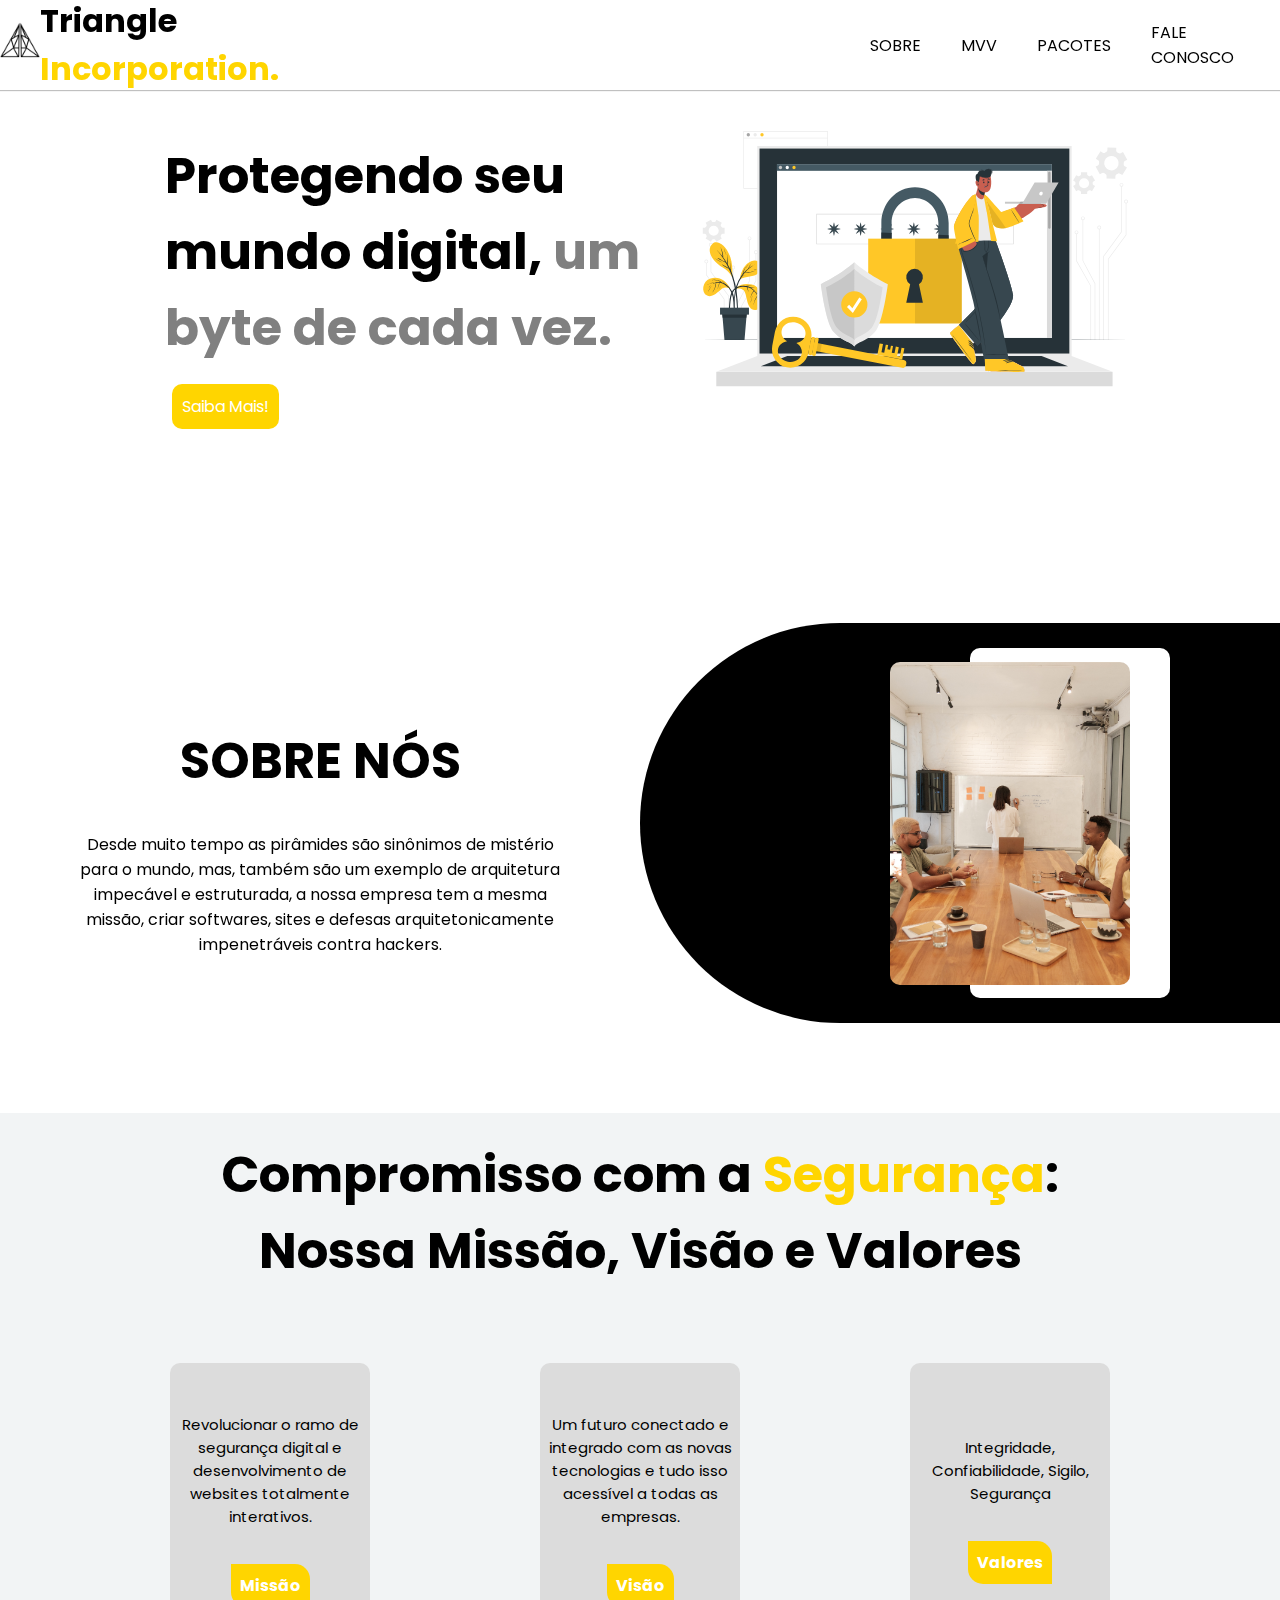
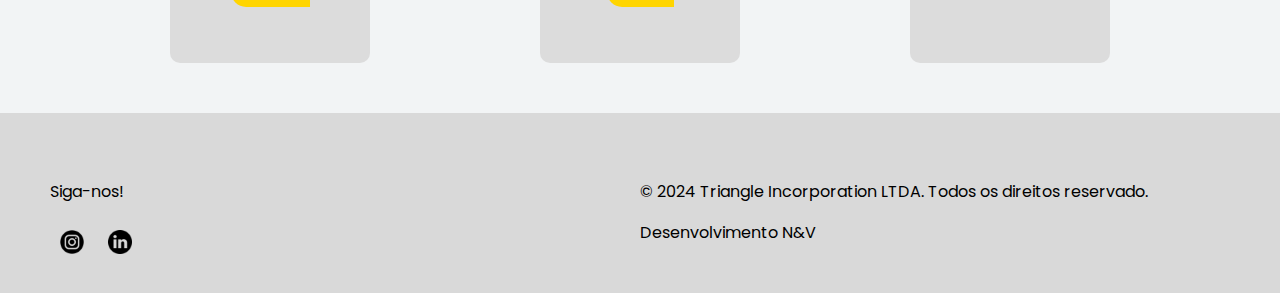
==== front_end/index.html @ 3a66b86a "Atualização das imagens" ====
<!DOCTYPE html>
<html lang="pt-br">
<head>
    <meta charset="UTF-8">
    <meta name="viewport" content="width=device-width, initial-scale=1.0">
    <title>Triangle INC</title>
    <link rel="shortcut icon" href="/front_end/images/triangle_logo-bg.png" type="image/png">
    <link rel="stylesheet" href="style.css">
    <link rel="preconnect" href="https://fonts.googleapis.com">
    <link rel="preconnect" href="https://fonts.gstatic.com" crossorigin>
    <link href="https://fonts.googleapis.com/css2?family=Poppins:ital,wght@0,100;0,200;0,300;0,400;0,500;0,600;0,700;0,800;0,900;1,100;1,200;1,300;1,400;1,500;1,600;1,700;1,800;1,900&display=swap" rel="stylesheet">
</head>
<body>
        <nav>
            <a href="#home"><img src="/images/triangle_logo-bg.png" alt="" width="40px"></a>
            <a href="#home"><h1>Triangle <span style="color: #ffd500;">Incorporation.</span></h1></a>
            <a href="#sobre"><li>SOBRE</li></a>
            <a href="#mvv"><li>MVV</li></a>
            <a href="pacotes.html"><li>PACOTES</li></a>
            <a href="#conta"><li>FALE CONOSCO</li></a>
        </nav>

        <div class="slogan" id="home">
            <h1>Protegendo seu mundo digital, 
                <span style="color: gray;">um byte de cada vez.</span>
            </h1>
            <a href="">Saiba Mais!</a>
            <img src="./images/Security-cuate.svg" alt="">
        </div>

        <div class="sobre" id="sobre">
            <div class="sobre-left">
                <h1>SOBRE NÓS</h1>
                <p>Desde muito tempo as pirâmides são sinônimos de mistério para o mundo, mas, também são 
                    um exemplo de arquitetura impecável e estruturada, a nossa empresa tem a mesma missão, 
                    criar softwares, sites e defesas arquitetonicamente impenetráveis contra hackers.</p>
            </div>
            <div class="sobre-right">
                <img src="/front_end/images/cover.png" alt="">
                <div class="circle"></div>
            </div>
        </div>
        
        <div class="mvv" id="mvv">
            <section class="mvv-title">
                <h1>Compromisso com a <span>Segurança</span>: <br>Nossa Missão, Visão e Valores</h1>
            </section>
            <section class="mvv-content">
                <div class="label-mvv">
                    <p>Revolucionar o ramo de segurança digital e desenvolvimento de websites totalmente interativos.</p>
                    <h4>Missão</h4>
                </div>
                <div class="label-mvv">
                    <p>Um futuro conectado e integrado com as novas tecnologias e tudo isso acessível a todas as empresas.</p>
                    <h4>Visão</h4>
                </div>
                <div class="label-mvv">
                    <p>Integridade, Confiabilidade, Sigilo, Segurança</p>
                    <h4>Valores</h4>
                </div>
            </section>
            
        </div>

        
        <footer>
            <div class="end">
                <p>Siga-nos!</p>
                <div>
                    <a href=""><img class="imagem-footer" src="/front_end/images/instagram.png" alt="Instagram" ></a>
                    <a href=""><img class="imagem-footer" src="/front_end/images/linkedin.png" alt="Linkedin" ></a>
                </div>
            </div>
            <div class="end">
                <p>© 2024 Triangle Incorporation LTDA. Todos os direitos reservado.</p>
                <p>Desenvolvimento N&V</p>
            </div>
        </footer>
</body>
<script src="/back_end/index.js"></script>
</html>
---- front_end/style.css ----
/*--electric-indigo: #6b35e8ff;
--zaffre: #3f13a4ff;
--black: #050505ff;
--davys-gray: #595959ff;
--seasalt: #fafafaff;*/

body {
    font-family: "Poppins";
    padding-top: 90px;
    overflow-x: hidden;
    margin: 0;
}

nav {
    width: 100%;
    position: fixed;
    display: flex;
    align-items: center;
    justify-content: center;
    top: 0;
    left: 0;
    right: 0;
    height: 90px;
    z-index: 1000;
    box-shadow: 0px 1px 1px #c0c0c0;
    background: transparent;
    backdrop-filter: blur(10px);
}

nav a{
    text-decoration: none;
    color: black;
}

nav li {
    list-style: none;
    padding: 20px;
    transition: 300ms ease-in-out;
}

nav li:hover{
    color: #ffd500;
    cursor: pointer;
}
nav h1 {
    margin-right: 500px;
}

footer {
    /* margin-top: 10px; */
    height: 80px;
    left: 0;
    right: 0;
    display: flex;
    position: unset;
    background-color: #d9d9d9;
    justify-content: center;
    align-items: center;
    padding: 50px;
  }

  .imagem-footer{
    display: inline;
    justify-content: c;
    padding: 10px;
    width: 24px;
    transition: 300ms ease-in-out;
  }

  .imagem-footer:hover{
    transform: scale(1.2);
  }

.end{
    justify-content: center;
    align-items: center;
    width: 50%;
    height: 100%;
}

.slogan {
    display: flex;
    justify-content: center;
    align-items: center;
    margin-left: 50px;
    margin-bottom: 200px;
}

.slogan h1 {
    width: 500px;
    font-size: 50px;
    padding-bottom: 10px;
}

.slogan img{
    width: 500px;
}

.slogan a {
    position: absolute;
    margin-top: 300px;
    margin-right: 880px;
    text-decoration: none;
    background-color: #ffd500;
    color: #fff;
    padding: 10px;
    border-radius: 10px;
    transition: 300ms ease-in-out;
}

.slogan a:hover{
    transform: scale(1.05);
    box-shadow: rgba(0, 0, 0, 0.25) 0px 25px 50px -12px;
}

.sobre {
    width: 100vw;
    height: 400px;
    left: 0;
    display: flex;
    /* color: #fff; */
    /* background-color: black; */
    /* padding-left: 50px; */
    /* padding-bottom: 40px; */
}

.sobre-left{
    width: 900px;
    height: 100%;
    display: flex;
    flex-direction: column;
    justify-content: center;
    align-items: center;
    text-align: center;
    background-position: 50%;
    backdrop-filter: blur(10px);
}

.sobre-left h1 {
    font-size: 50px;
}

.sobre-left p{
    width: 500px;
    margin: 0;
}

.sobre-right{
    border-top-left-radius: 500px;
    border-bottom-left-radius: 500px;
    width: 900px;
    height: 100%;
    background-color: rgb(0, 0, 0);    
    align-items: center;
    display: flex;
}

.sobre-right img{
    position: absolute;
    right: 150px;
    width: 240px;
    border-radius: 10px;
    z-index: 2;
}

.circle {
    position: absolute;
    z-index: 1;
    left: 970px;
    width: 200px;
    height: 350px;
    background-color: #fff; /* Cor do círculo */
    border-radius: 10px;
}

/* Personalizando a barra de rolagem */
::-webkit-scrollbar {
    width: 12px; /* Largura da barra de rolagem */
  }
  
  /* Estilo da parte de fundo da barra */
  ::-webkit-scrollbar-track {
    background: #f9f9f9; /* Cor do fundo da barra */
  }
  
  /* Estilo do "polegar" da barra de rolagem */
  ::-webkit-scrollbar-thumb {
    background-color: #6f6f6f; /* Cor do polegar */
    border-radius: 10px; /* Deixando as bordas arredondadas */
    border: 2px solid #f9f9f9; /* Cor da borda para contraste */
  }
  
  /* Estilo ao passar o mouse sobre o polegar */
  ::-webkit-scrollbar-thumb:hover {
    background-color: #414141; /* Cor do polegar ao passar o mouse */
  }

  .mvv {
    margin-top: 90px;
    background-color: #f2f4f5;
    padding-bottom: 50px;
    justify-content: center;
    
  }

  .mvv-title{
    width: 100%;
    height: 200px;
    justify-content: center;
    align-items: center;
    display: flex;
}

  .mvv-title h1 {
    font-size: 50px;
    text-align: center;
  }
  
  .mvv-title span{
    color: #ffd500;
    font-size: 50px;
  }

  .mvv-content{
    width: 100%;
    height: auto;
    display: flex;
    padding-top: 50px;
    justify-content: space-evenly;
    align-items: center;
  }

.label-mvv{
    background-color: #dcdcdc;
    width: 200px;
    height: 300px;
    border-radius: 10px;
    justify-content: center;
    align-items: center;
    text-align: center;
    display: flex;
    flex-direction: column;
}

.label-mvv p{
    font-size: 15px;
}

.label-mvv h4{
    padding: 9px;
    background-color: #ffd500;
    color: #fff;
    border-radius: 0px 15px 0px 15px;
}
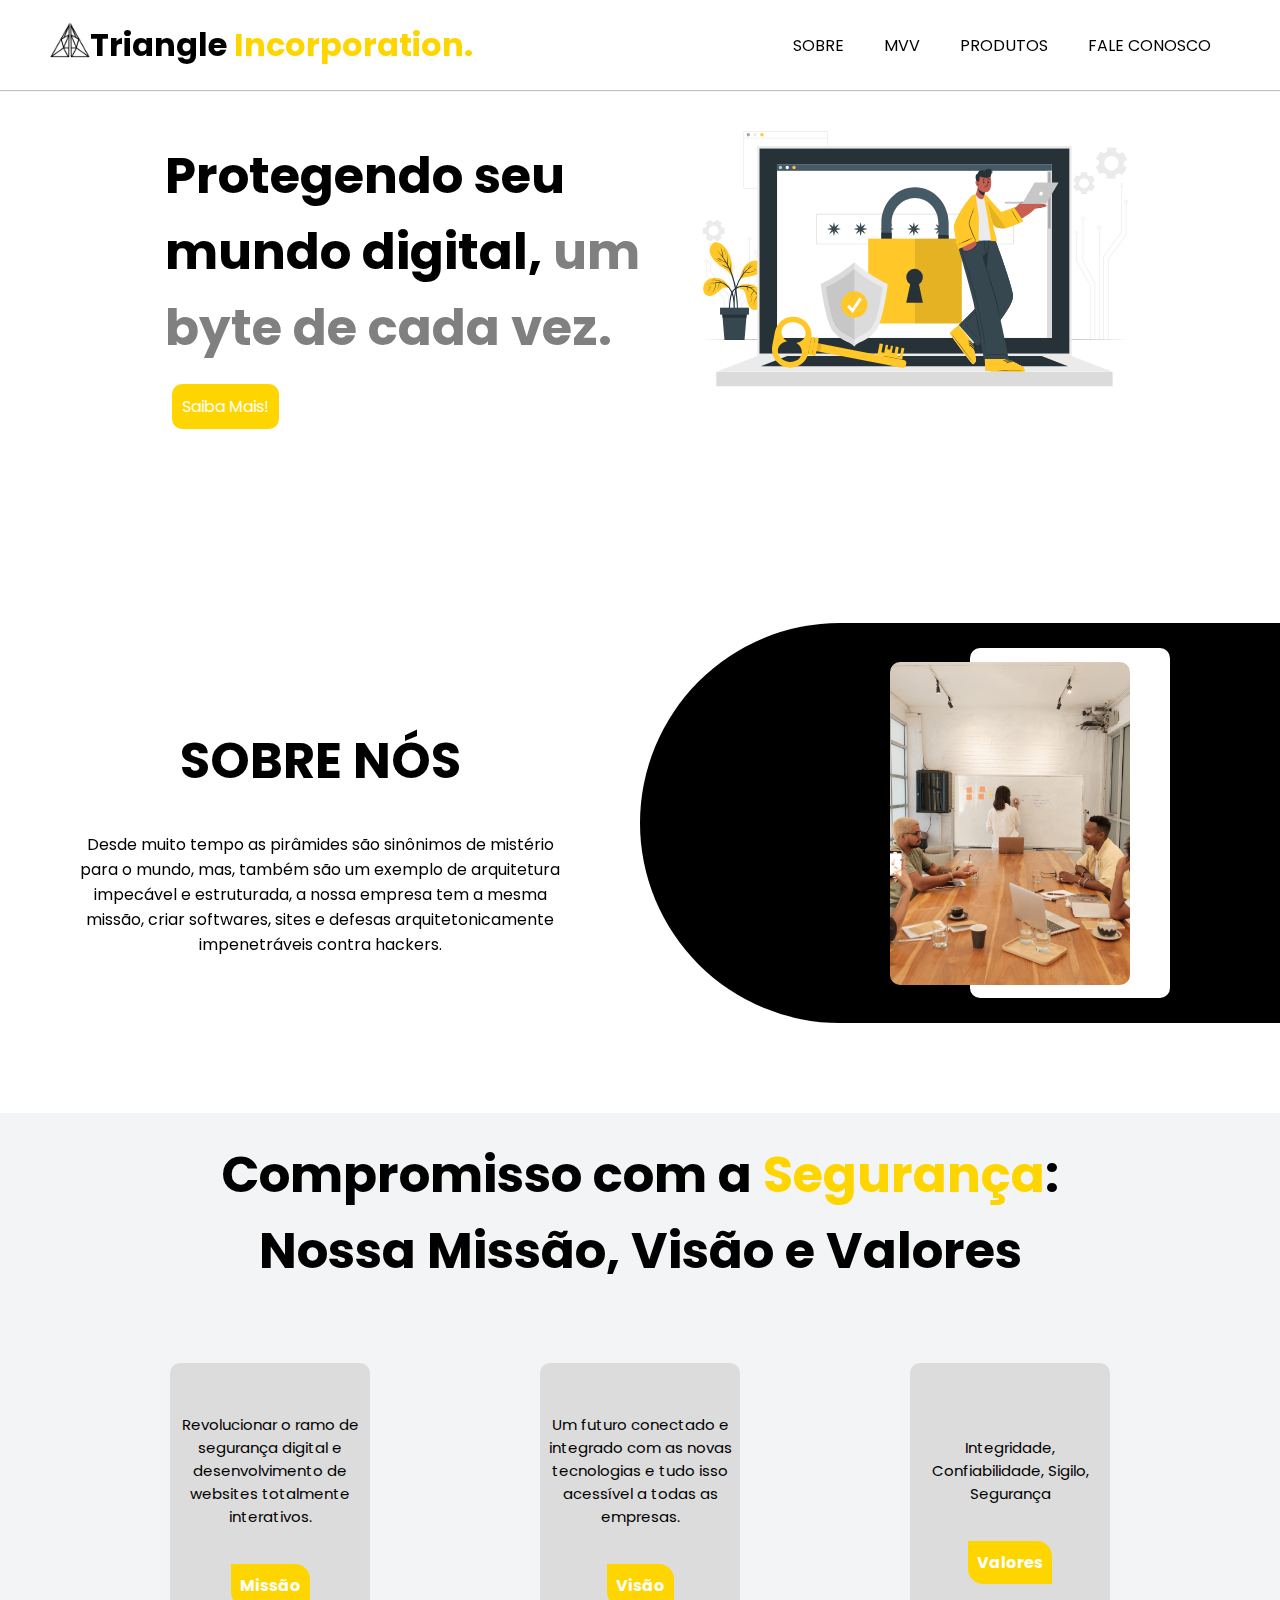
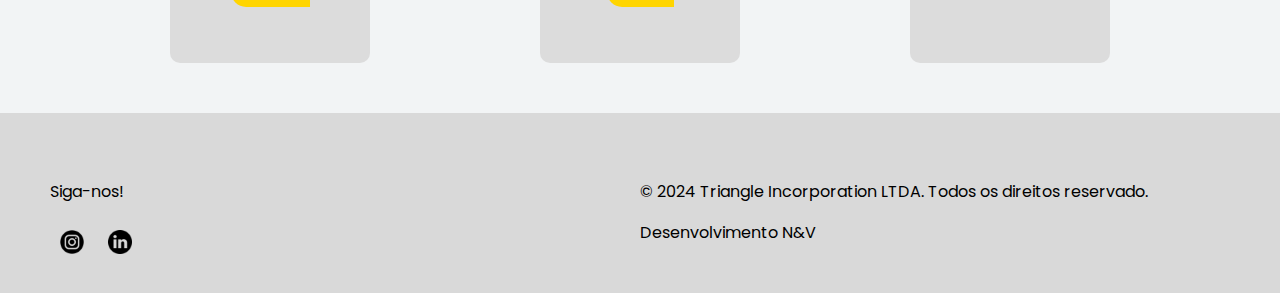
==== commit 789910fd: "Modificações nas áreas de produtos e fale conosco" ====
--- a/front_end/index.html
+++ b/front_end/index.html
@@ -4,20 +4,20 @@
     <meta charset="UTF-8">
     <meta name="viewport" content="width=device-width, initial-scale=1.0">
     <title>Triangle INC</title>
-    <link rel="shortcut icon" href="/front_end/images/triangle_logo-bg.png" type="image/png">
-    <link rel="stylesheet" href="style.css">
+    <link rel="shortcut icon" href="./images/triangle_logo-bg.png" type="image/png">
+    <link rel="stylesheet" href="index.css">
     <link rel="preconnect" href="https://fonts.googleapis.com">
     <link rel="preconnect" href="https://fonts.gstatic.com" crossorigin>
     <link href="https://fonts.googleapis.com/css2?family=Poppins:ital,wght@0,100;0,200;0,300;0,400;0,500;0,600;0,700;0,800;0,900;1,100;1,200;1,300;1,400;1,500;1,600;1,700;1,800;1,900&display=swap" rel="stylesheet">
 </head>
 <body>
         <nav>
-            <a href="#home"><img src="/images/triangle_logo-bg.png" alt="" width="40px"></a>
+            <a href="#home"><img src="./images/triangle_logo-bg.png" alt="" width="40px"></a>
             <a href="#home"><h1>Triangle <span style="color: #ffd500;">Incorporation.</span></h1></a>
             <a href="#sobre"><li>SOBRE</li></a>
             <a href="#mvv"><li>MVV</li></a>
-            <a href="pacotes.html"><li>PACOTES</li></a>
-            <a href="#conta"><li>FALE CONOSCO</li></a>
+            <a href="pacotes.html"><li>PRODUTOS</li></a>
+            <a href="contato.html"><li>FALE CONOSCO</li></a>
         </nav>
 
         <div class="slogan" id="home">
@@ -36,7 +36,7 @@
                     criar softwares, sites e defesas arquitetonicamente impenetráveis contra hackers.</p>
             </div>
             <div class="sobre-right">
-                <img src="/front_end/images/cover.png" alt="">
+                <img src="./images/cover.png" alt="">
                 <div class="circle"></div>
             </div>
         </div>
@@ -67,8 +67,8 @@
             <div class="end">
                 <p>Siga-nos!</p>
                 <div>
-                    <a href=""><img class="imagem-footer" src="/front_end/images/instagram.png" alt="Instagram" ></a>
-                    <a href=""><img class="imagem-footer" src="/front_end/images/linkedin.png" alt="Linkedin" ></a>
+                    <a href=""><img class="imagem-footer" src="./images/instagram.png" alt="Instagram" ></a>
+                    <a href=""><img class="imagem-footer" src="./images/linkedin.png" alt="Linkedin" ></a>
                 </div>
             </div>
             <div class="end">
--- a/front_end/index.css
+++ b/front_end/index.css
@@ -0,0 +1,315 @@
+/*--electric-indigo: #6b35e8ff;
+--zaffre: #3f13a4ff;
+--black: #050505ff;
+--davys-gray: #595959ff;
+--seasalt: #fafafaff;*/
+
+body {
+  font-family: "Poppins";
+  padding-top: 90px;
+  overflow-x: hidden;
+  margin: 0;
+}
+
+nav {
+  width: 100%;
+  position: fixed;
+  display: flex;
+  align-items: center;
+  justify-content: center;
+  top: 0;
+  left: 0;
+  right: 0;
+  height: 90px;
+  z-index: 1000;
+  box-shadow: 0px 1px 1px #c0c0c0;
+  background: transparent;
+  backdrop-filter: blur(10px);
+}
+
+nav a {
+  text-decoration: none;
+  color: black;
+}
+
+nav li {
+  list-style: none;
+  padding: 20px;
+  transition: 300ms ease-in-out;
+}
+
+/* Estilo do hover para os itens do menu */
+nav li:hover {
+  color: #ffd500;
+  cursor: pointer;
+}
+
+nav h1 {
+  margin-right: 300px;
+}
+
+/* Estilo específico para o submenu */
+nav .pacotes {
+  position: relative; /* Necessário para o submenu */
+}
+
+nav .pacotes > a {
+  text-decoration: none;
+  color: black;
+}
+
+nav .submenu {
+  display: none; /* Inicialmente o submenu estará oculto */
+  position: absolute;
+  top: 100%; /* Fica logo abaixo do item PACOTES */
+  left: 0;
+  background-color: #fff;
+  box-shadow: 0px 8px 16px rgba(0, 0, 0, 0.2);
+  z-index: 100;
+  list-style: none;
+  margin: 0;
+  padding: 0;
+  border-radius: 5px;
+}
+
+nav .submenu li {
+  padding: 8px 16px;
+}
+
+nav .submenu li a {
+  text-decoration: none;
+  color: black;
+  display: block;
+  padding: 8px 16px;
+}
+
+nav .submenu li a:hover {
+  background-color: #ffd500;
+  color: white;
+}
+
+/* Quando o item PACOTES é hoverado, o submenu aparece */
+nav .pacotes:hover .submenu {
+  display: block;
+}
+
+/* Mantenha o estilo do hover para os outros itens da navbar */
+nav li:hover {
+  color: #ffd500;
+  cursor: pointer;
+}
+
+footer {
+    /* margin-top: 10px; */
+    height: 80px;
+    left: 0;
+    right: 0;
+    display: flex;
+    position: unset;
+    background-color: #d9d9d9;
+    justify-content: center;
+    align-items: center;
+    padding: 50px;
+  }
+
+  .imagem-footer{
+    display: inline;
+    justify-content: c;
+    padding: 10px;
+    width: 24px;
+    transition: 300ms ease-in-out;
+  }
+
+  .imagem-footer:hover{
+    transform: scale(1.2);
+  }
+
+.end{
+    justify-content: center;
+    align-items: center;
+    width: 50%;
+    height: 100%;
+}
+
+.slogan {
+    display: flex;
+    justify-content: center;
+    align-items: center;
+    margin-left: 50px;
+    margin-bottom: 200px;
+}
+
+.slogan h1 {
+    width: 500px;
+    font-size: 50px;
+    padding-bottom: 10px;
+}
+
+.slogan img{
+    width: 500px;
+}
+
+.slogan a {
+    position: absolute;
+    margin-top: 300px;
+    margin-right: 880px;
+    text-decoration: none;
+    background-color: #ffd500;
+    color: #fff;
+    padding: 10px;
+    border-radius: 10px;
+    transition: 300ms ease-in-out;
+}
+
+.slogan a:hover{
+    transform: scale(1.05);
+    box-shadow: rgba(0, 0, 0, 0.25) 0px 25px 50px -12px;
+}
+
+.sobre {
+    width: 100vw;
+    height: 400px;
+    left: 0;
+    display: flex;
+    /* color: #fff; */
+    /* background-color: black; */
+    /* padding-left: 50px; */
+    /* padding-bottom: 40px; */
+}
+
+.sobre-left{
+    width: 900px;
+    height: 100%;
+    display: flex;
+    flex-direction: column;
+    justify-content: center;
+    align-items: center;
+    text-align: center;
+    background-position: 50%;
+    backdrop-filter: blur(10px);
+}
+
+.sobre-left h1 {
+    font-size: 50px;
+}
+
+.sobre-left p{
+    width: 500px;
+    margin: 0;
+}
+
+.sobre-right{
+    border-top-left-radius: 500px;
+    border-bottom-left-radius: 500px;
+    width: 900px;
+    height: 100%;
+    background-color: rgb(0, 0, 0);    
+    align-items: center;
+    display: flex;
+}
+
+.sobre-right img{
+    position: absolute;
+    right: 150px;
+    width: 240px;
+    border-radius: 10px;
+    z-index: 2;
+}
+
+.circle {
+    position: absolute;
+    z-index: 1;
+    left: 970px;
+    width: 200px;
+    height: 350px;
+    background-color: #fff; /* Cor do círculo */
+    border-radius: 10px;
+}
+
+/* Personalizando a barra de rolagem */
+::-webkit-scrollbar {
+    width: 12px; /* Largura da barra de rolagem */
+  }
+  
+  /* Estilo da parte de fundo da barra */
+  ::-webkit-scrollbar-track {
+    background: #f9f9f9; /* Cor do fundo da barra */
+  }
+  
+  /* Estilo do "polegar" da barra de rolagem */
+  ::-webkit-scrollbar-thumb {
+    background-color: #6f6f6f; /* Cor do polegar */
+    border-radius: 10px; /* Deixando as bordas arredondadas */
+    border: 2px solid #f9f9f9; /* Cor da borda para contraste */
+  }
+  
+  /* Estilo ao passar o mouse sobre o polegar */
+  ::-webkit-scrollbar-thumb:hover {
+    background-color: #414141; /* Cor do polegar ao passar o mouse */
+  }
+
+  .mvv {
+    margin-top: 90px;
+    background-color: #f2f4f5;
+    padding-bottom: 50px;
+    justify-content: center;
+    
+  }
+
+  .mvv-title{
+    width: 100%;
+    height: 200px;
+    justify-content: center;
+    align-items: center;
+    display: flex;
+}
+
+  .mvv-title h1 {
+    font-size: 50px;
+    text-align: center;
+  }
+  
+  .mvv-title span{
+    color: #ffd500;
+    font-size: 50px;
+  }
+
+  .mvv-content{
+    width: 100%;
+    height: auto;
+    display: flex;
+    padding-top: 50px;
+    justify-content: space-evenly;
+    align-items: center;
+  }
+
+.label-mvv{
+    background-color: #dcdcdc;
+    width: 200px;
+    height: 300px;
+    border-radius: 10px;
+    justify-content: center;
+    align-items: center;
+    text-align: center;
+    display: flex;
+    flex-direction: column;
+}
+
+.label-mvv p{
+    font-size: 15px;
+}
+
+.label-mvv h4{
+    padding: 9px;
+    background-color: #ffd500;
+    color: #fff;
+    border-radius: 0px 15px 0px 15px;
+}
+
+
+
+
+
+
+
+  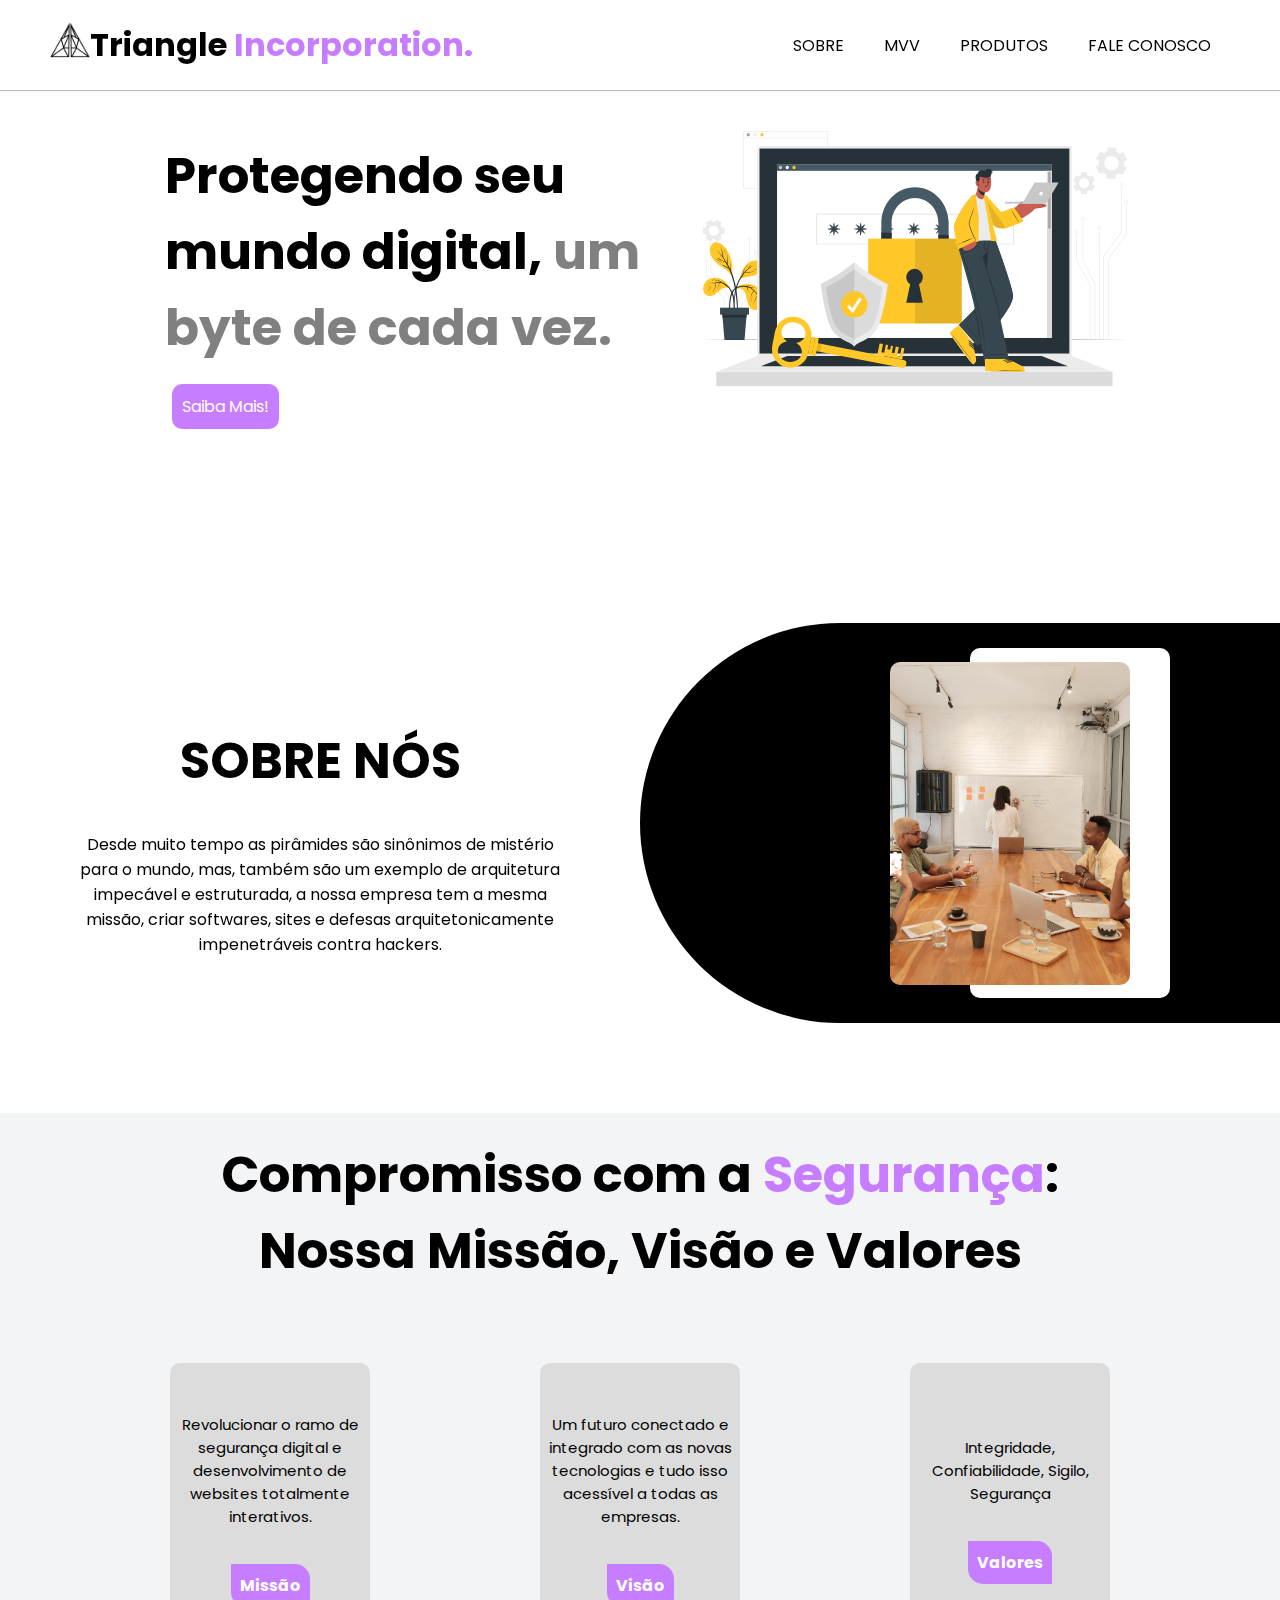
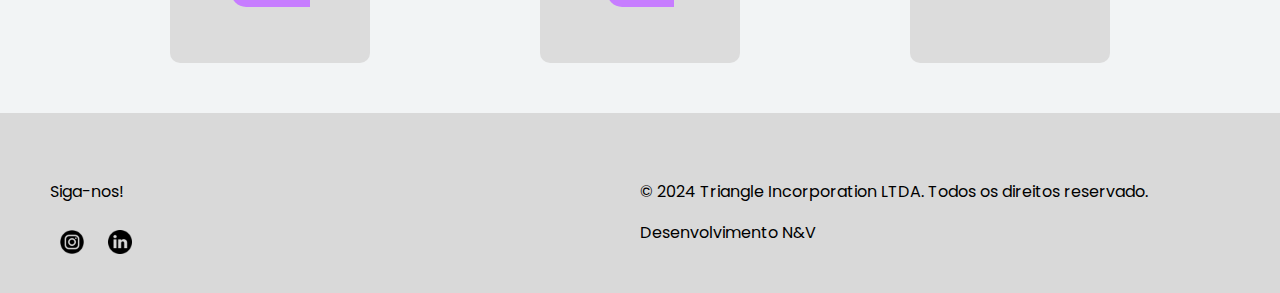
==== commit a363e585: "att" ====
--- a/front_end/index.html
+++ b/front_end/index.html
@@ -13,7 +13,7 @@
 <body>
         <nav>
             <a href="#home"><img src="./images/triangle_logo-bg.png" alt="" width="40px"></a>
-            <a href="#home"><h1>Triangle <span style="color: #ffd500;">Incorporation.</span></h1></a>
+            <a href="#home"><h1>Triangle <span style="color: #c77dff;">Incorporation.</span></h1></a>
             <a href="#sobre"><li>SOBRE</li></a>
             <a href="#mvv"><li>MVV</li></a>
             <a href="pacotes.html"><li>PRODUTOS</li></a>
--- a/front_end/index.css
+++ b/front_end/index.css
@@ -40,7 +40,7 @@
 
 /* Estilo do hover para os itens do menu */
 nav li:hover {
-  color: #ffd500;
+  color: #c77dff;
   cursor: pointer;
 }
 
@@ -84,7 +84,7 @@
 }
 
 nav .submenu li a:hover {
-  background-color: #ffd500;
+  background-color: #c77dff;
   color: white;
 }
 
@@ -95,7 +95,7 @@
 
 /* Mantenha o estilo do hover para os outros itens da navbar */
 nav li:hover {
-  color: #ffd500;
+  color: #c77dff;
   cursor: pointer;
 }
 
@@ -154,7 +154,7 @@
     margin-top: 300px;
     margin-right: 880px;
     text-decoration: none;
-    background-color: #ffd500;
+    background-color: #c77dff;
     color: #fff;
     padding: 10px;
     border-radius: 10px;
@@ -270,7 +270,7 @@
   }
   
   .mvv-title span{
-    color: #ffd500;
+    color: #c77dff;
     font-size: 50px;
   }
 
@@ -301,7 +301,7 @@
 
 .label-mvv h4{
     padding: 9px;
-    background-color: #ffd500;
+    background-color: #c77dff;
     color: #fff;
     border-radius: 0px 15px 0px 15px;
 }
